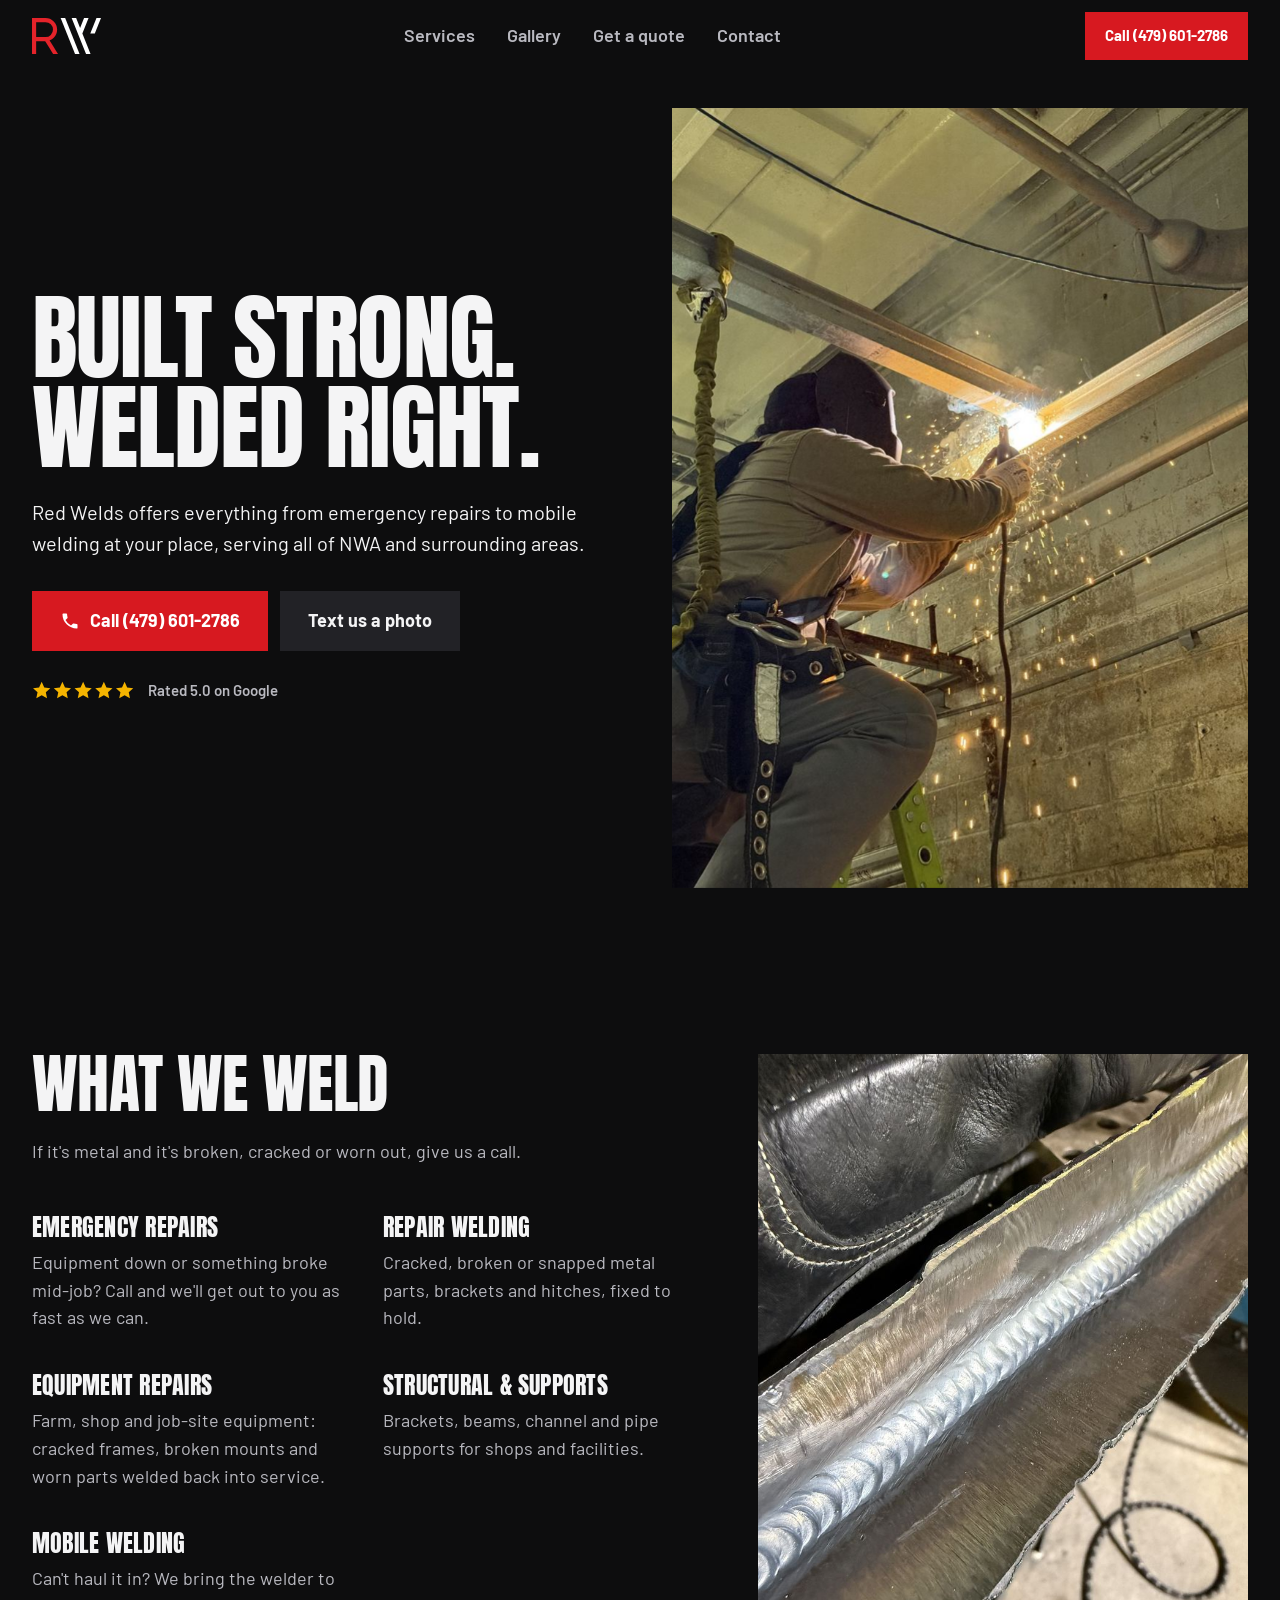
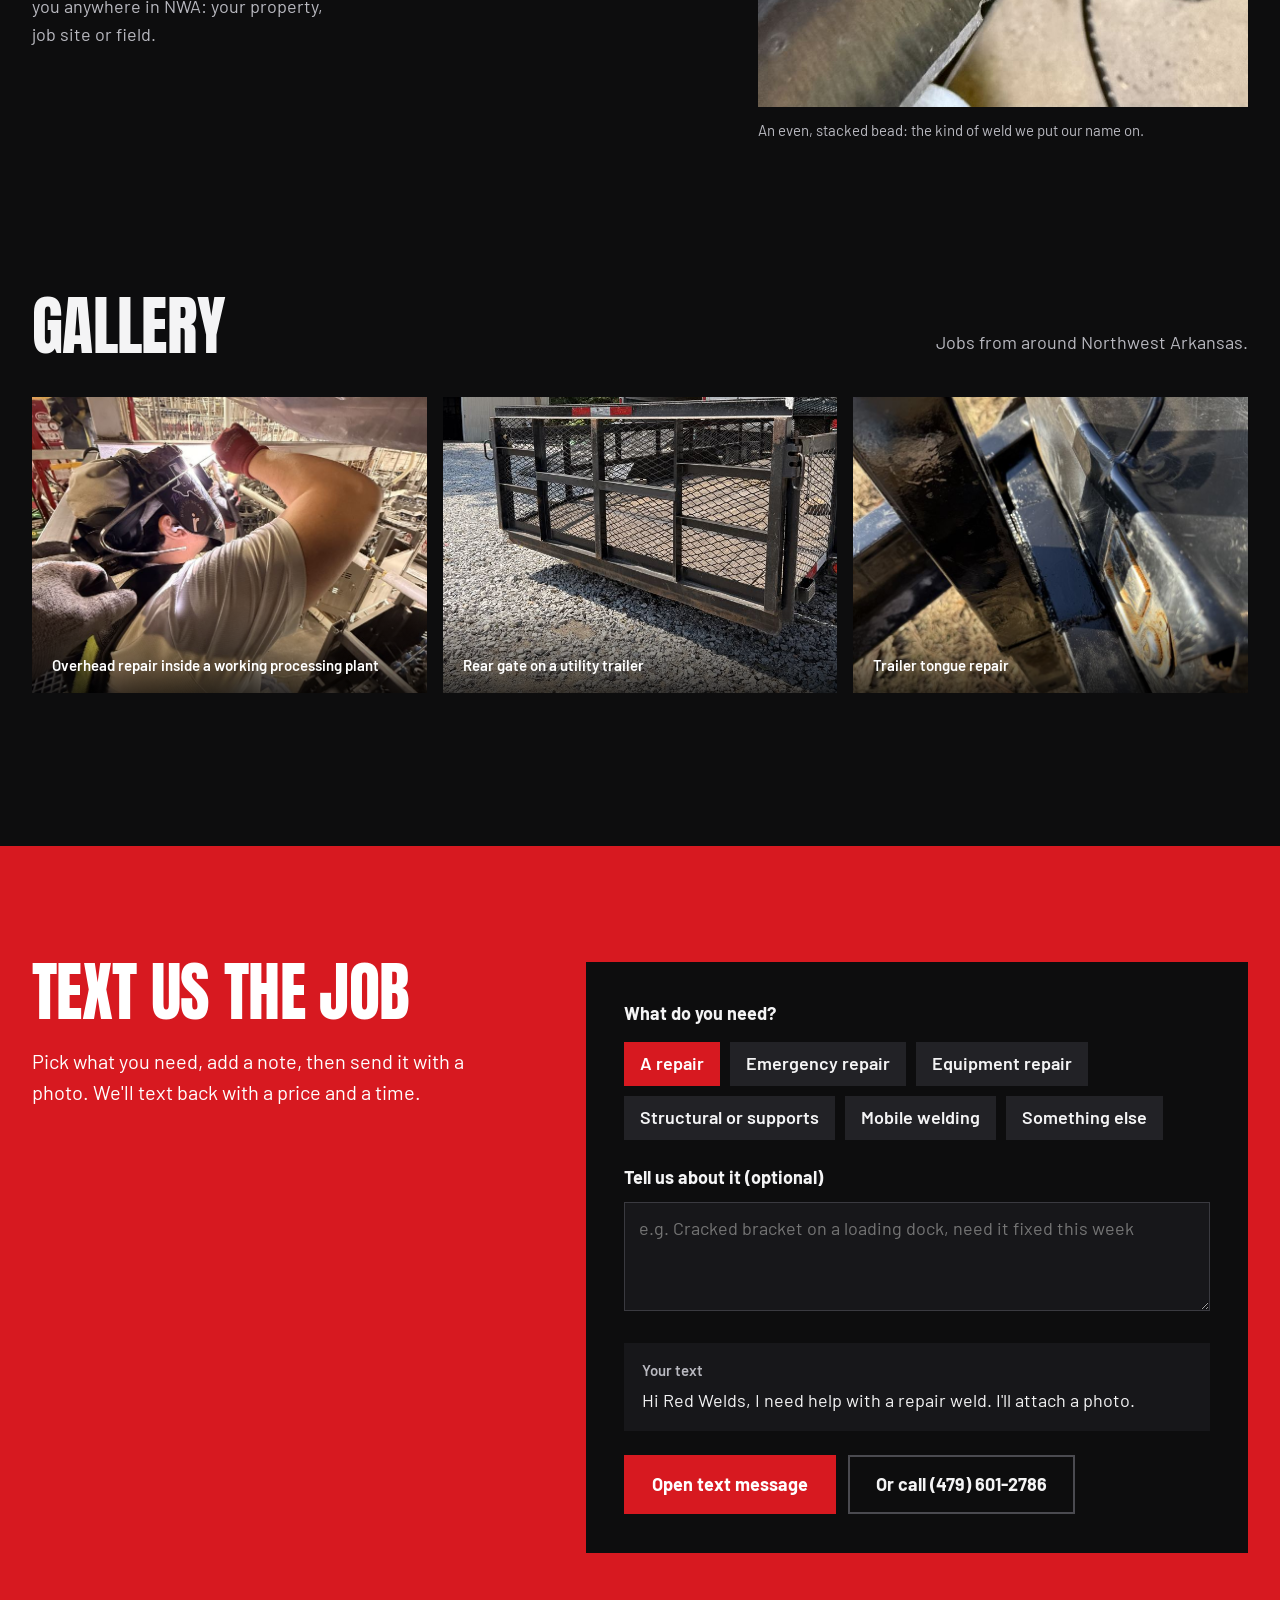
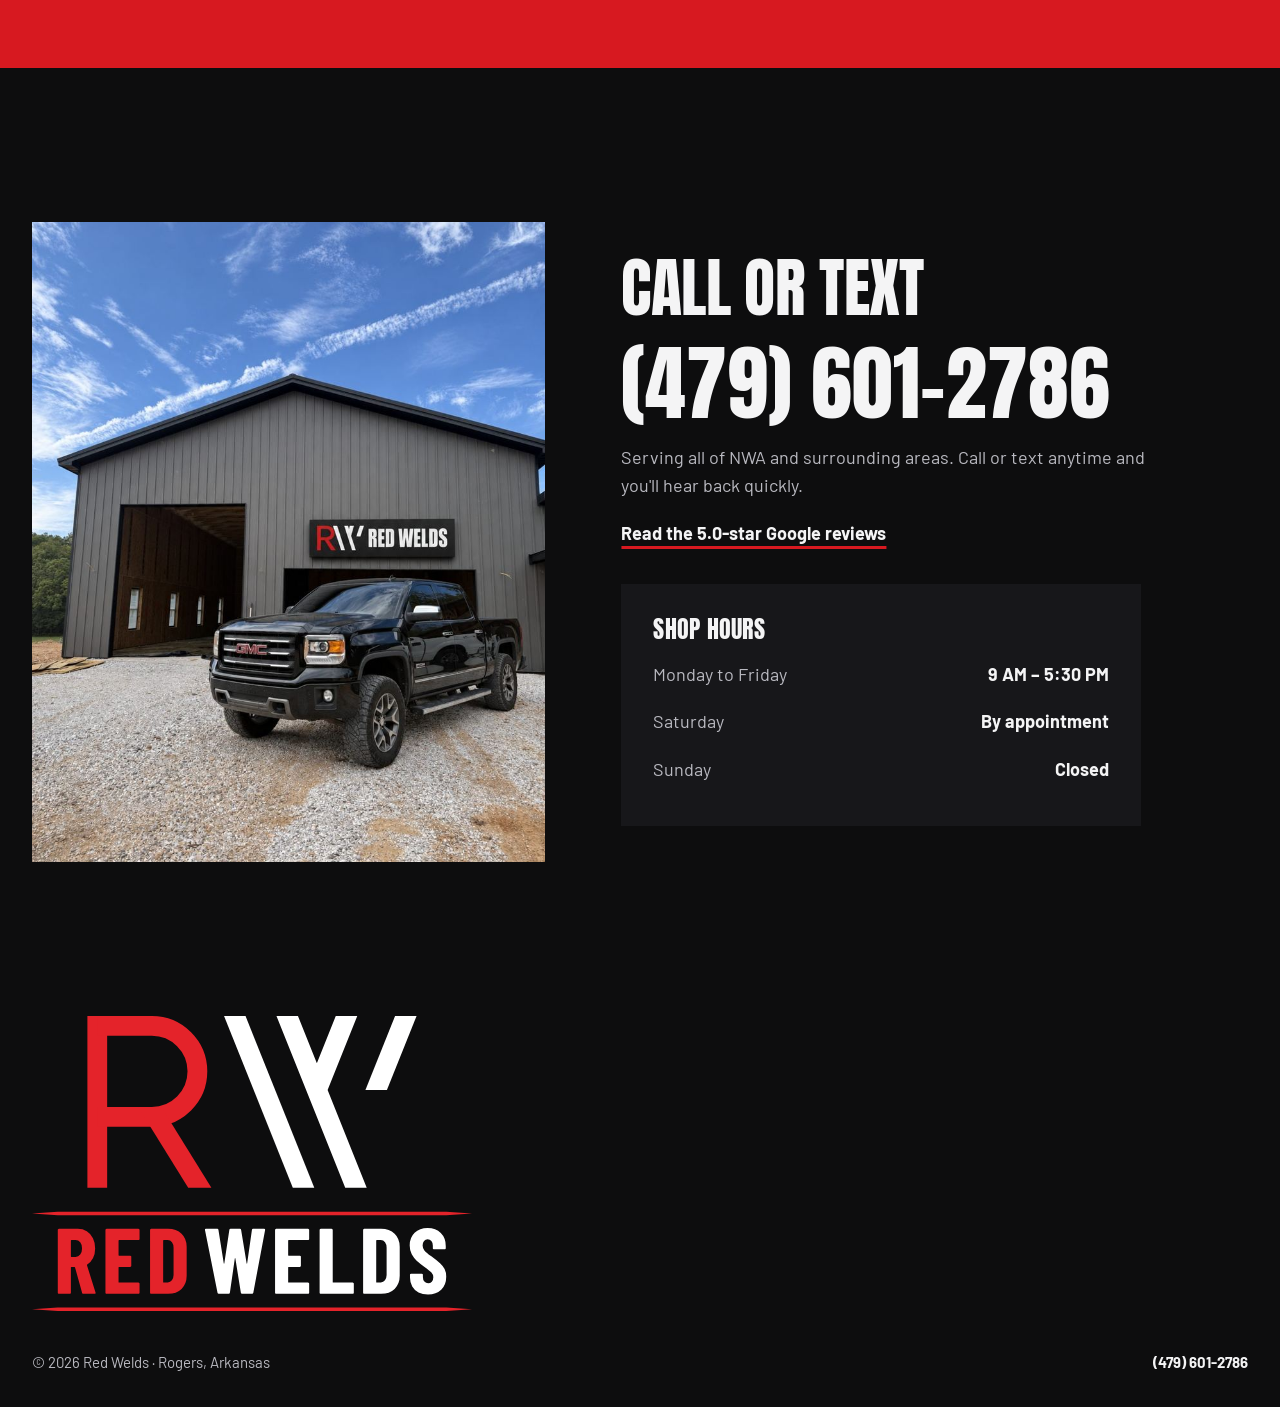
==== index.html @ 3cc9488f "Adopt new rounded Red Welds logo across site and brand files Co-Authored-By: Claude Opus 5.5 <norepl" ====
<!doctype html>
<html lang="en">
<head>
  <meta charset="utf-8">
  <meta name="viewport" content="width=device-width, initial-scale=1">
  <title>Red Welds | Welding &amp; Fabrication in Rogers, AR and NWA</title>
  <meta name="description" content="Red Welds is a welding and fabrication shop in Rogers, AR, serving all of Northwest Arkansas: emergency repairs, repair welding, equipment repairs, structural work and mobile welding. Call or text (479) 601-2786.">
  <!-- Preview only: remove this robots line when the site launches on the real domain -->
  <meta name="robots" content="noindex, nofollow">
  <meta name="theme-color" content="#0d0d0e">
  <meta property="og:title" content="Red Welds | Welding &amp; Fabrication in Rogers, AR and NWA">
  <meta property="og:description" content="Welding and fabrication in Rogers, AR, serving all of Northwest Arkansas. Call or text (479) 601-2786.">
  <meta property="og:image" content="images/overhead-sparks-1400.jpg">
  <meta property="og:type" content="website">
  <link rel="icon" href="images/favicon.svg" type="image/svg+xml">
  <link rel="icon" href="images/favicon.png" sizes="256x256">
  <link rel="apple-touch-icon" href="images/apple-touch-icon.png">
  <link rel="preconnect" href="https://fonts.googleapis.com">
  <link rel="preconnect" href="https://fonts.gstatic.com" crossorigin>
  <link href="https://fonts.googleapis.com/css2?family=Anton&family=Barlow:wght@400;500;600;700&display=swap" rel="stylesheet">
  <link rel="stylesheet" href="styles.css">
  <script>document.documentElement.classList.add('js');</script>
  <script type="application/ld+json">
  {
    "@context": "https://schema.org",
    "@type": "LocalBusiness",
    "name": "Red Welds",
    "description": "Emergency repairs, repair welding, equipment repairs, structural work and mobile welding in Rogers, AR and Northwest Arkansas.",
    "telephone": "+1-479-601-2786",
    "address": { "@type": "PostalAddress", "addressLocality": "Rogers", "addressRegion": "AR", "addressCountry": "US" },
    "areaServed": ["Rogers, AR", "Bentonville, AR", "Springdale, AR", "Fayetteville, AR", "Lowell, AR", "Bella Vista, AR", "Siloam Springs, AR", "Northwest Arkansas"],
    "image": "images/overhead-sparks-1400.jpg",
    "aggregateRating": { "@type": "AggregateRating", "ratingValue": "5.0", "reviewCount": "3" }
  }
  </script>
</head>
<body>

  <header class="site-header">
    <div class="wrap header-inner">
      <a href="#top" class="brand" aria-label="Red Welds home">
        <img src="images/logo-mark.svg" alt="Red Welds" width="766" height="400">
      </a>
      <nav class="nav" aria-label="Main">
        <a href="#services">Services</a>
        <a href="#gallery">Gallery</a>
        <a href="#quote">Get a quote</a>
        <a href="#contact">Contact</a>
      </nav>
      <a class="btn btn-red btn-sm header-call" href="tel:+14796012786">Call (479) 601-2786</a>
    </div>
  </header>

  <main id="top">

    <!-- HERO -->
    <section class="hero" id="hero">
      <div class="wrap hero-inner">
        <div class="hero-copy">
          <h1 data-reveal>Built strong. Welded right.</h1>
          <p class="lede" data-reveal>Red Welds offers everything from emergency repairs to mobile welding at your place, serving all of NWA and surrounding areas.</p>
          <div class="cta-row" data-reveal>
            <a class="btn btn-red" href="tel:+14796012786">
              <svg viewBox="0 0 24 24" aria-hidden="true"><path d="M6.6 10.8a15.1 15.1 0 0 0 6.6 6.6l2.2-2.2a1 1 0 0 1 1-.25 11.4 11.4 0 0 0 3.6.57 1 1 0 0 1 1 1V20a1 1 0 0 1-1 1A17 17 0 0 1 3 4a1 1 0 0 1 1-1h3.5a1 1 0 0 1 1 1c0 1.25.2 2.45.57 3.57a1 1 0 0 1-.25 1z"/></svg>
              Call (479) 601-2786
            </a>
            <a class="btn btn-ghost" href="#quote">Text us a photo</a>
          </div>
          <p class="rating-line" data-reveal>
            <span class="stars" role="img" aria-label="5 out of 5 stars">
              <svg viewBox="0 0 120 22" aria-hidden="true"><g fill="currentColor"><path id="s" d="M11 1l3 6.5 7 .8-5.2 4.8 1.4 7L11 16.6 4.8 20.1l1.4-7L1 8.3l7-.8z"/><use href="#s" x="24"/><use href="#s" x="48"/><use href="#s" x="72"/><use href="#s" x="96"/></g></svg>
            </span>
            Rated 5.0 on Google
          </p>
        </div>
        <figure class="hero-photo" data-reveal>
          <img src="images/overhead-sparks-1400.jpg"
               srcset="images/overhead-sparks-800.jpg 800w, images/overhead-sparks-1400.jpg 1400w"
               sizes="(max-width: 960px) 100vw, 50vw"
               alt="Welder in a harness on a ladder, stick welding a steel channel overhead with sparks falling"
               width="1400" height="1867" fetchpriority="high">
        </figure>
      </div>
    </section>

    <!-- SERVICES -->
    <section id="services" class="section services">
      <div class="wrap services-inner">
        <div class="services-copy">
          <h2 data-reveal>What we weld</h2>
          <p class="section-sub" data-reveal>If it's metal and it's broken, cracked or worn out, give us a call.</p>
          <ul class="service-list">
            <li data-reveal>
              <h3>Emergency repairs</h3>
              <p>Equipment down or something broke mid-job? Call and we'll get out to you as fast as we can.</p>
            </li>
            <li data-reveal>
              <h3>Repair welding</h3>
              <p>Cracked, broken or snapped metal parts, brackets and hitches, fixed to hold.</p>
            </li>
            <li data-reveal>
              <h3>Equipment repairs</h3>
              <p>Farm, shop and job-site equipment: cracked frames, broken mounts and worn parts welded back into service.</p>
            </li>
            <li data-reveal>
              <h3>Structural &amp; supports</h3>
              <p>Brackets, beams, channel and pipe supports for shops and facilities.</p>
            </li>
            <li data-reveal>
              <h3>Mobile welding</h3>
              <p>Can't haul it in? We bring the welder to you anywhere in NWA: your property, job site or field.</p>
            </li>
          </ul>
        </div>
        <figure class="services-photo" data-reveal>
          <img src="images/weld-bead-1400.jpg"
               srcset="images/weld-bead-800.jpg 800w, images/weld-bead-1400.jpg 1400w"
               sizes="(max-width: 960px) 100vw, 40vw"
               alt="Close-up of a smooth, evenly stacked weld bead along a steel joint"
               width="1400" height="1867" loading="lazy">
          <figcaption>An even, stacked bead: the kind of weld we put our name on.</figcaption>
        </figure>
      </div>
    </section>

    <!-- GALLERY: to add a photo, copy one <figure> block below and change the image and caption -->
    <section id="gallery" class="section gallery">
      <div class="wrap">
        <div class="gallery-head">
          <h2 data-reveal>Gallery</h2>
          <p class="section-sub" data-reveal>Jobs from around Northwest Arkansas.</p>
        </div>
        <div class="gallery-grid">
          <figure data-reveal>
            <img src="images/plant-welding-1400.jpg"
                 srcset="images/plant-welding-800.jpg 800w, images/plant-welding-1400.jpg 1400w"
                 sizes="(max-width: 960px) 100vw, 50vw"
                 alt="Welder in a harness welding the underside of a stainless structure inside a processing plant"
                 width="1400" height="1867" loading="lazy">
            <figcaption>Overhead repair inside a working processing plant</figcaption>
          </figure>
          <figure data-reveal>
            <img src="images/trailer-gate-1400.jpg"
                 srcset="images/trailer-gate-800.jpg 800w, images/trailer-gate-1400.jpg 1400w"
                 sizes="(max-width: 960px) 100vw, 50vw"
                 alt="Black steel rear gate with expanded-metal mesh on a utility trailer"
                 width="1400" height="933" loading="lazy">
            <figcaption>Rear gate on a utility trailer</figcaption>
          </figure>
          <figure data-reveal>
            <img src="images/trailer-repair-1400.jpg"
                 srcset="images/trailer-repair-800.jpg 800w, images/trailer-repair-1400.jpg 1400w"
                 sizes="(max-width: 960px) 100vw, 50vw"
                 alt="Freshly welded bracket on a trailer tongue next to a toolbox"
                 width="1400" height="1867" loading="lazy">
            <figcaption>Trailer tongue repair</figcaption>
          </figure>
        </div>
      </div>
    </section>


    <!-- QUOTE (live thing) -->
    <section id="quote" class="section quote">
      <div class="wrap quote-inner">
        <div class="quote-copy">
          <h2 data-reveal>Text us the job</h2>
          <p class="quote-sub" data-reveal>Pick what you need, add a note, then send it with a photo. We'll text back with a price and a time.</p>
        </div>
        <form class="quote-form" id="quote-form" action="sms:+14796012786" data-reveal>
          <fieldset>
            <legend>What do you need?</legend>
            <div class="chips">
              <label><input type="radio" name="job" value="a repair weld" checked><span>A repair</span></label>
              <label><input type="radio" name="job" value="an emergency repair"><span>Emergency repair</span></label>
              <label><input type="radio" name="job" value="an equipment repair"><span>Equipment repair</span></label>
              <label><input type="radio" name="job" value="structural or support work"><span>Structural or supports</span></label>
              <label><input type="radio" name="job" value="mobile welding at my place"><span>Mobile welding</span></label>
              <label><input type="radio" name="job" value="something else"><span>Something else</span></label>
            </div>
          </fieldset>
          <label class="field">
            <span>Tell us about it (optional)</span>
            <textarea name="note" rows="3" placeholder="e.g. Cracked bracket on a loading dock, need it fixed this week"></textarea>
          </label>
          <div class="preview" aria-live="polite">
            <span class="preview-label">Your text</span>
            <p id="preview-text">Hi Red Welds, I need help with a repair weld. I'll attach a photo.</p>
          </div>
          <div class="quote-actions">
            <a class="btn btn-ink" id="sms-link" href="sms:+14796012786">Open text message</a>
            <a class="btn btn-outline-light" href="tel:+14796012786">Or call (479) 601-2786</a>
          </div>
        </form>
      </div>
    </section>

    <!-- CONTACT -->
    <section id="contact" class="section contact">
      <div class="wrap contact-inner">
        <figure class="contact-photo" data-reveal>
          <img src="images/shop.jpg"
               srcset="images/shop-800.jpg 800w, images/shop.jpg 1086w"
               sizes="(max-width: 960px) 100vw, 45vw"
               alt="The Red Welds shop, a dark steel building with the Red Welds sign above the garage door"
               width="1086" height="1448" loading="lazy">
        </figure>
        <div class="contact-copy">
          <h2 data-reveal>Call or text</h2>
          <a class="phone-big" href="tel:+14796012786" data-reveal>(479) 601-2786</a>
          <p class="section-sub" data-reveal>Serving all of NWA and surrounding areas. Call or text anytime and you'll hear back quickly.</p>
          <a class="text-link" href="https://www.google.com/search?q=Red+Welds+welder+(479)+601-2786" target="_blank" rel="noopener" data-reveal>Read the 5.0-star Google reviews</a>
          <div class="hours" data-reveal>
            <h3>Shop hours</h3>
            <dl>
              <div><dt>Monday to Friday</dt><dd>9 AM – 5:30 PM</dd></div>
              <div><dt>Saturday</dt><dd>By appointment</dd></div>
              <div><dt>Sunday</dt><dd>Closed</dd></div>
            </dl>
          </div>
        </div>
      </div>
    </section>

  </main>

  <footer class="site-footer">
    <div class="wrap">
      <img class="footer-logo" src="images/logo-full.svg" alt="Red Welds" width="1024" height="687" loading="lazy">
      <div class="footer-row">
        <p>&copy; <span id="year">2026</span> Red Welds · Rogers, Arkansas</p>
        <a href="tel:+14796012786">(479) 601-2786</a>
      </div>
    </div>
  </footer>

  <!-- Mobile action bar (shows after the hero scrolls away) -->
  <div class="mobile-bar" id="mobile-bar">
    <a href="tel:+14796012786" class="btn btn-red">Call</a>
    <a href="#quote" class="btn btn-ghost">Text a photo</a>
  </div>

  <script src="script.js" defer></script>
</body>
</html>
---- styles.css ----
:root {
  --bg: #0d0d0e;
  --surface: #17171a;
  --surface-2: #222226;
  --ink: #f4f4f5;
  --muted: #b9b9c0;
  --red: #d71920;          /* white text on this = 5.2:1 */
  --red-press: #b5141a;
  --star: #f5b400;
  --on-red: #ffffff;
  --display: "Anton", "Impact", "Arial Narrow", sans-serif;
  --body: "Barlow", system-ui, -apple-system, "Segoe UI", Roboto, sans-serif;

  /* five sizes */
  --fs-display: clamp(3.25rem, 7.4vw, 7rem);
  --fs-h2: clamp(2.5rem, 5vw, 4.5rem);
  --fs-h3: 1.5rem;
  --fs-body: 1.125rem;
  --fs-small: 0.9375rem;

  --gap-section: clamp(96px, 12vw, 176px);
  --ease-out: cubic-bezier(.2, .7, .2, 1);
}

* { box-sizing: border-box; }
html { scroll-behavior: smooth; scroll-padding-top: 76px; }
body {
  margin: 0;
  background: var(--bg);
  color: var(--ink);
  font-family: var(--body);
  font-size: var(--fs-body);
  line-height: 1.55;
  -webkit-font-smoothing: antialiased;
}
img { max-width: 100%; height: auto; display: block; }
a { color: inherit; }
figure { margin: 0; }
:focus-visible { outline: 3px solid var(--ink); outline-offset: 3px; }

.wrap { width: 100%; max-width: 1280px; margin: 0 auto; padding: 0 clamp(16px, 3vw, 32px); }

h1, h2, h3 {
  font-family: var(--display);
  font-weight: 400;
  text-transform: uppercase;
  line-height: 0.95;
  letter-spacing: -0.01em;
  margin: 0 0 24px;
}
h1 { font-size: var(--fs-display); }
h2 { font-size: var(--fs-h2); }
h3 { font-size: var(--fs-h3); line-height: 1.1; letter-spacing: 0.01em; margin-bottom: 8px; }
p { margin: 0 0 16px; }
.section-sub { color: var(--muted); max-width: 36em; }

/* Buttons: square-cornered, flat */
.btn {
  display: inline-flex; align-items: center; justify-content: center; gap: 10px;
  min-height: 52px; padding: 14px 26px; border-radius: 0;
  font-family: var(--body); font-weight: 700; font-size: var(--fs-body);
  text-decoration: none; border: 2px solid transparent; cursor: pointer;
  transition: background-color .15s, color .15s, border-color .15s, transform .12s var(--ease-out);
}
.btn svg { width: 20px; height: 20px; fill: currentColor; }
.btn:hover { transform: translateY(-2px); }
.btn:active { transform: translateY(1px) scale(.98); }
.btn-red { background: var(--red); color: var(--on-red); }
.btn-red:hover { background: var(--red-press); }
.btn-ghost { background: var(--surface-2); color: var(--ink); }
.btn-ghost:hover { background: #2e2e33; }
.btn-ink { background: var(--bg); color: var(--ink); }
.btn-ink:hover { background: #000; }
.btn-outline-light { border-color: rgba(255,255,255,.7); color: var(--on-red); }
.btn-outline-light:hover { background: rgba(0,0,0,.15); border-color: #fff; }
.btn-sm { min-height: 44px; padding: 10px 18px; font-size: var(--fs-small); }
.cta-row { display: flex; flex-wrap: wrap; gap: 12px; margin: 32px 0 28px; }

.text-link {
  display: inline-block; font-weight: 700; color: var(--ink);
  text-decoration: underline; text-decoration-color: var(--red);
  text-decoration-thickness: 3px; text-underline-offset: 6px;
  transition: text-underline-offset .15s;
}
.text-link:hover { text-underline-offset: 9px; }

/* Header: plain bar */
.site-header { position: sticky; top: 0; z-index: 50; background: var(--bg); }
.header-inner { display: flex; align-items: center; justify-content: space-between; height: 72px; gap: 24px; }
.brand img { height: 36px; width: auto; }
.nav { display: flex; gap: 32px; }
.nav a { text-decoration: none; font-weight: 600; font-size: var(--fs-body); color: var(--muted); transition: color .15s; }
.nav a:hover { color: var(--ink); }

/* Hero */
.hero { padding: 24px 0 0; }
.hero-inner {
  display: grid; grid-template-columns: 1fr 1fr; gap: clamp(32px, 5vw, 72px);
  align-items: center; min-height: calc(100svh - 96px);
}
.hero h1 { max-width: 7.5em; }
.lede { font-size: 1.25rem; max-width: 30em; }
.hero-photo { height: calc(100svh - 120px); min-height: 520px; max-height: 900px; overflow: hidden; background: var(--surface); }
.hero-photo img { width: 100%; height: 100%; object-fit: cover; object-position: 50% 40%; }
.js .hero-photo img { animation: drift 18s var(--ease-out) both; }
@keyframes drift { from { transform: scale(1.12); } to { transform: scale(1); } }
.rating-line { display: flex; align-items: center; gap: 12px; color: var(--muted); font-size: var(--fs-small); font-weight: 600; margin: 0; }
.stars { color: var(--star); display: inline-flex; }
.stars svg { width: 104px; height: 19px; }

/* Sections */
.section { padding-top: var(--gap-section); }

/* Services: list beside a tall photo */
.services-inner { display: grid; grid-template-columns: 1.35fr 1fr; gap: clamp(32px, 5vw, 80px); align-items: start; }
.service-list { list-style: none; padding: 0; margin: 48px 0 0; display: grid; grid-template-columns: 1fr 1fr; gap: 40px; }
.service-list p { color: var(--muted); margin: 0; }
.services-photo { position: sticky; top: 100px; }
.services-photo img { aspect-ratio: 3 / 4; object-fit: cover; width: 100%; }
figcaption { font-size: var(--fs-small); color: var(--muted); margin-top: 12px; }

/* Work: mosaic */
.gallery-head { display: flex; justify-content: space-between; align-items: end; gap: 24px; flex-wrap: wrap; margin-bottom: 40px; }
.gallery-head h2 { margin: 0; }
.gallery-head .section-sub { margin: 0; }
/* Takes any number of photos: rows of three on desktop, two on tablet, one on phones */
.gallery-grid { display: grid; grid-template-columns: repeat(3, minmax(0, 1fr)); gap: 16px; }
.gallery-grid figure { aspect-ratio: 4 / 3; }
.gallery-grid figure { overflow: hidden; position: relative; background: var(--surface); }
.gallery-grid img { width: 100%; height: 100%; object-fit: cover; transition: transform .6s var(--ease-out); }
.gallery-grid figure:hover img { transform: scale(1.04); }
.gallery-grid figcaption {
  position: absolute; left: 0; right: 0; bottom: 0; margin: 0;
  padding: 48px 20px 16px; color: #fff; font-weight: 600;
  background: linear-gradient(to top, rgba(0,0,0,.75), rgba(0,0,0,0)); /* taste-skill-ignore: neutral scrim under caption */
}


/* Quote: field of red */
.quote { margin-top: var(--gap-section); padding: clamp(64px, 9vw, 128px) 0; background: var(--red); color: var(--on-red); }
.quote-inner { display: grid; grid-template-columns: 0.85fr 1.15fr; gap: clamp(32px, 5vw, 80px); align-items: start; }
.quote-sub { font-size: 1.25rem; max-width: 22em; }
.quote-form { background: var(--bg); color: var(--ink); padding: clamp(24px, 3vw, 40px); }
.quote-form fieldset { border: 0; padding: 0; margin: 0 0 24px; }
.quote-form legend { font-weight: 700; margin-bottom: 14px; padding: 0; }
.chips { display: flex; flex-wrap: wrap; gap: 10px; }
.chips label { position: relative; cursor: pointer; }
.chips input { position: absolute; opacity: 0; inset: 0; margin: 0; cursor: pointer; }
.chips span {
  display: inline-flex; align-items: center; min-height: 44px; padding: 8px 16px;
  background: var(--surface-2); font-weight: 600;
  transition: background-color .15s, color .15s, transform .12s var(--ease-out);
}
.chips label:hover span { background: #2e2e33; }
.chips input:checked + span { background: var(--red); color: var(--on-red); }
.chips input:focus-visible + span { outline: 3px solid var(--ink); outline-offset: 2px; }
.chips label:active span { transform: scale(.97); }
.field { display: block; margin-bottom: 24px; }
.field span { display: block; font-weight: 700; margin-bottom: 10px; }
.field textarea {
  width: 100%; font: inherit; color: var(--ink); background: var(--surface);
  border: 1px solid #3a3a40; border-radius: 0; padding: 12px 14px; resize: vertical;
}
.field textarea:focus { outline: 3px solid var(--ink); outline-offset: 0; border-color: transparent; }
.preview { background: var(--surface); padding: 16px 18px; margin-bottom: 24px; }
.preview-label { display: block; font-size: var(--fs-small); color: var(--muted); font-weight: 600; margin-bottom: 4px; }
.preview p { margin: 0; }
.quote-actions { display: flex; flex-wrap: wrap; gap: 12px; }
.quote-actions .btn-ink { background: var(--red); color: var(--on-red); }
.quote-actions .btn-ink:hover { background: var(--red-press); }
.quote-actions .btn-outline-light { border-color: #4a4a50; color: var(--ink); }
.quote-actions .btn-outline-light:hover { border-color: var(--ink); background: transparent; }

/* Contact */
.contact-inner { display: grid; grid-template-columns: 0.9fr 1.1fr; gap: clamp(32px, 6vw, 96px); align-items: center; }
.contact-photo img { aspect-ratio: 4 / 5; object-fit: cover; object-position: 50% 60%; width: 100%; }
.contact-copy .phone-big { font-size: clamp(3rem, 6.4vw, 6rem); }
.contact-copy .section-sub { max-width: 30em; }
.contact-copy .text-link { margin: 4px 0 36px; }
.contact-copy .hours { max-width: 520px; }
.phone-big {
  display: block; font-family: var(--display); font-size: var(--fs-display); line-height: 1;
  text-decoration: none; margin: 0 0 20px; transition: color .15s;
}
.phone-big:hover { color: var(--red); }
.hours { background: var(--surface); padding: 32px; }
.hours dl { margin: 0; }
.hours dl div { display: flex; justify-content: space-between; gap: 16px; padding: 10px 0; }
.hours dt { color: var(--muted); }
.hours dd { margin: 0; font-weight: 700; text-align: right; }
.hours .note { margin: 16px 0 0; font-size: var(--fs-small); color: var(--muted); }

/* Footer: the full logo returns */
.site-footer { padding: clamp(150px, 12vw, 176px) 0 32px; }
.footer-logo { width: clamp(240px, 36vw, 440px); height: auto; margin: 0 0 40px; }
.footer-row { display: flex; justify-content: space-between; gap: 16px; flex-wrap: wrap; color: var(--muted); font-size: var(--fs-small); }
.footer-row p { margin: 0; }
.footer-row a { color: var(--ink); font-weight: 700; text-decoration: none; }

.mobile-bar { display: none; }

/* Reveal motion: only when JS is running; content is visible without it */
.js [data-reveal] {
  opacity: 0; transform: translateY(24px);
  transition: opacity .7s var(--ease-out), transform .7s var(--ease-out);
  transition-delay: var(--d, 0ms);
}
.js [data-reveal].in { opacity: 1; transform: none; }

/* Responsive */
@media (max-width: 960px) {
  .nav { display: none; }
  .hero-inner, .services-inner, .quote-inner, .contact-inner { grid-template-columns: 1fr; }
  .hero-inner { min-height: 0; }
  .hero-photo { height: auto; min-height: 0; aspect-ratio: 4 / 5; max-height: 80svh; }
  .services-photo { position: static; }
  .services-photo img { aspect-ratio: 16 / 10; object-position: 50% 55%; }
  .gallery-grid { grid-template-columns: repeat(2, minmax(0, 1fr)); }
}
@media (max-width: 640px) {
  :root { --fs-body: 1.0625rem; }
  .header-call { display: none; }
  .header-inner { height: 64px; justify-content: center; }
  .brand img { height: 30px; }
  .hero { padding-top: 16px; }
  .lede { font-size: 1.125rem; }
  .cta-row .btn, .quote-actions .btn { flex: 1 1 100%; }
  .service-list { grid-template-columns: 1fr; gap: 28px; margin-top: 32px; }
  .gallery-grid { grid-template-columns: 1fr; }
  .gallery-grid figure:first-child { aspect-ratio: 4 / 5; }
  .hours { padding: 24px; }
  .phone-big { font-size: clamp(2.75rem, 13vw, 4rem); }
  body { padding-bottom: 80px; }
  .mobile-bar {
    display: flex; gap: 10px; position: fixed; left: 0; right: 0; bottom: 0; z-index: 60;
    padding: 10px 16px calc(10px + env(safe-area-inset-bottom));
    background: var(--bg);
    transform: translateY(110%); transition: transform .3s var(--ease-out);
  }
  .mobile-bar.show { transform: none; }
  .mobile-bar .btn { flex: 1; }
}

@media (prefers-reduced-motion: reduce) {
  html { scroll-behavior: auto; }
  .js [data-reveal] { opacity: 1; transform: none; transition: none; }
  .js .hero-photo img { animation: none; }
  .btn, .chips span, .gallery-grid img, .mobile-bar { transition: none; }
}
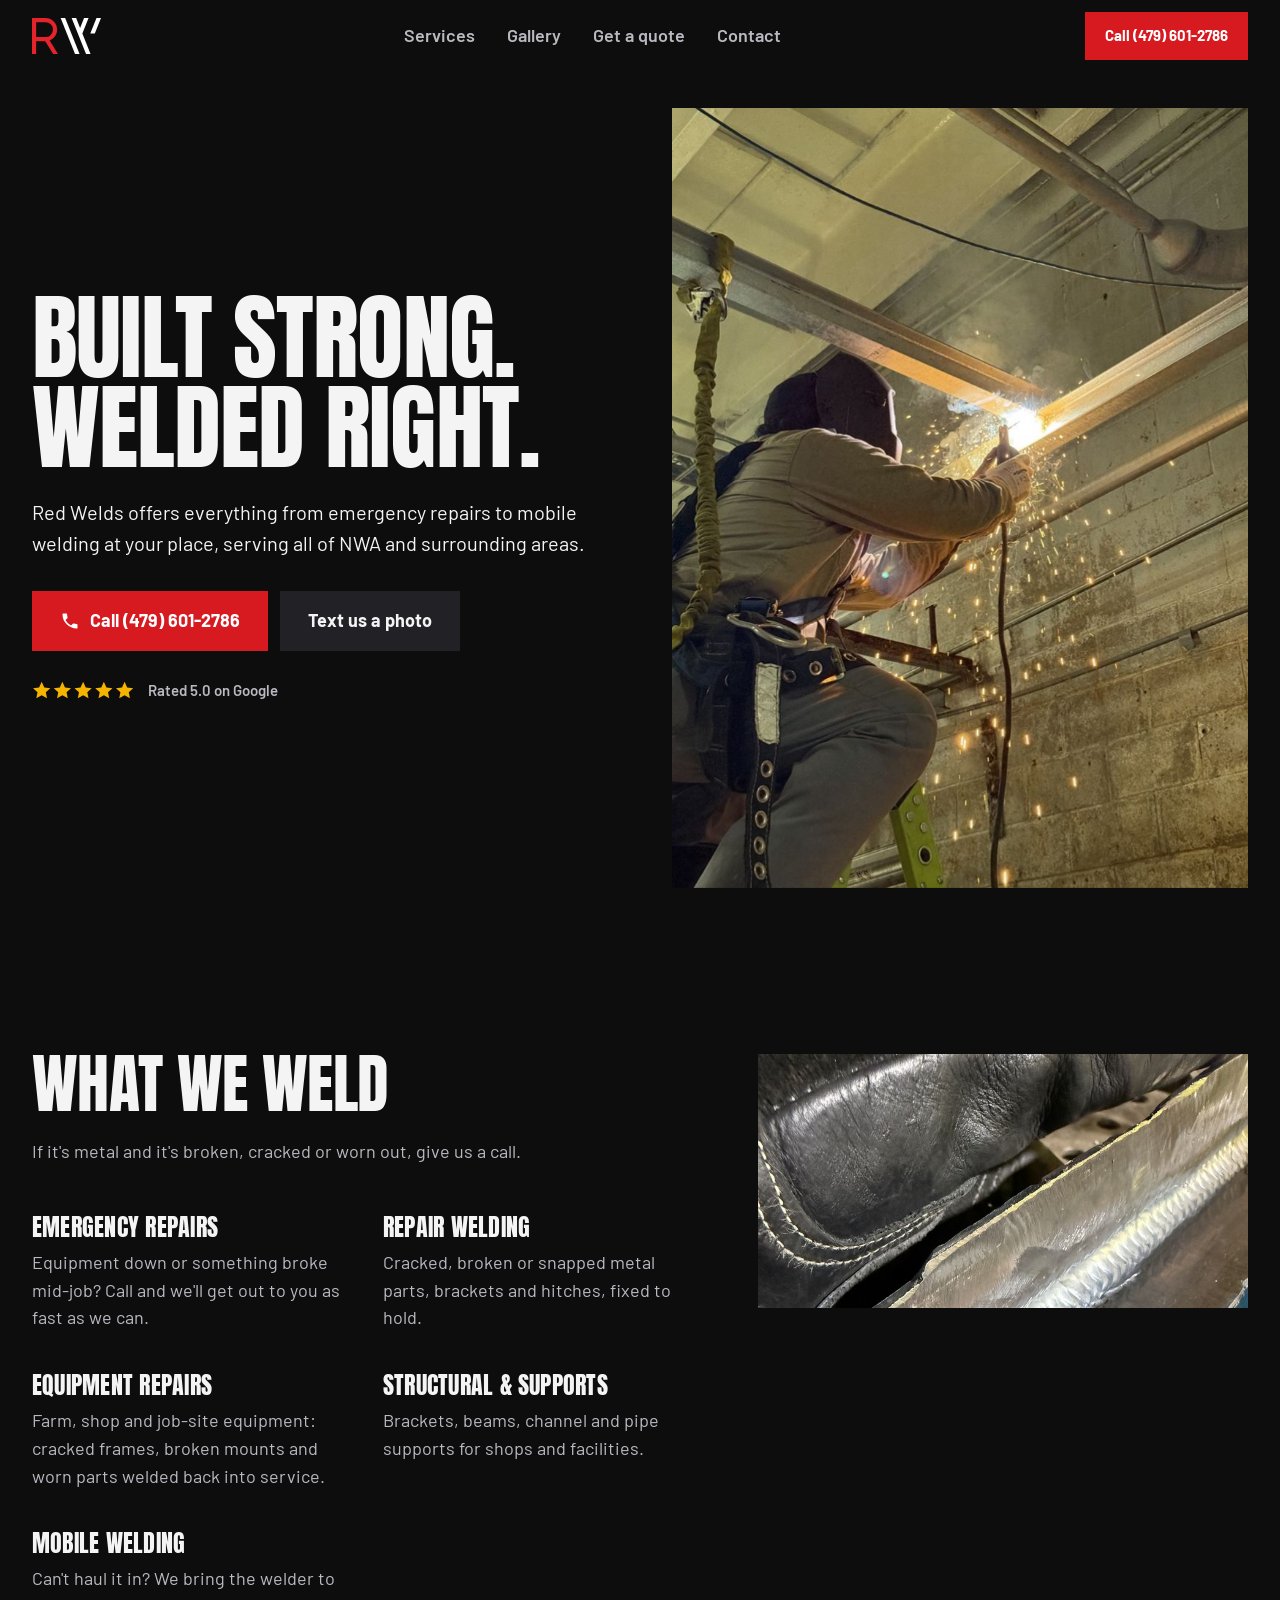
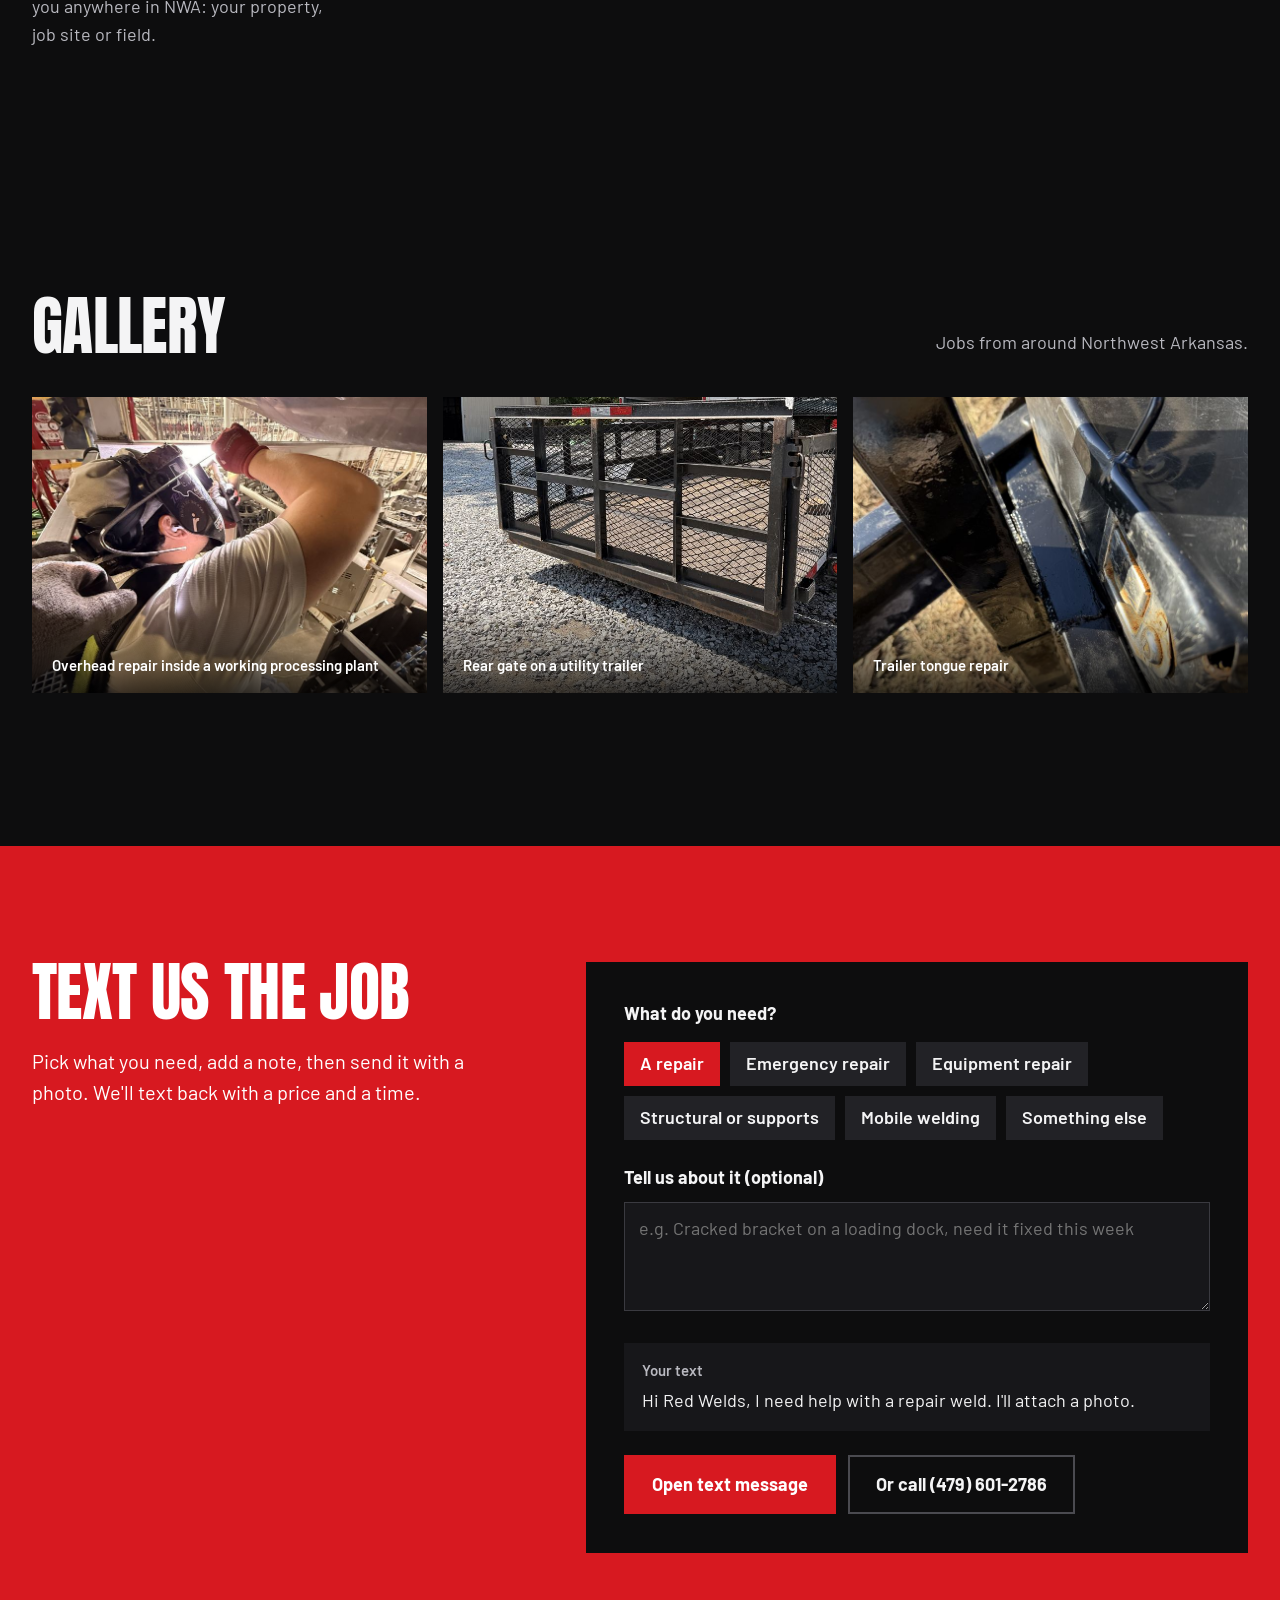
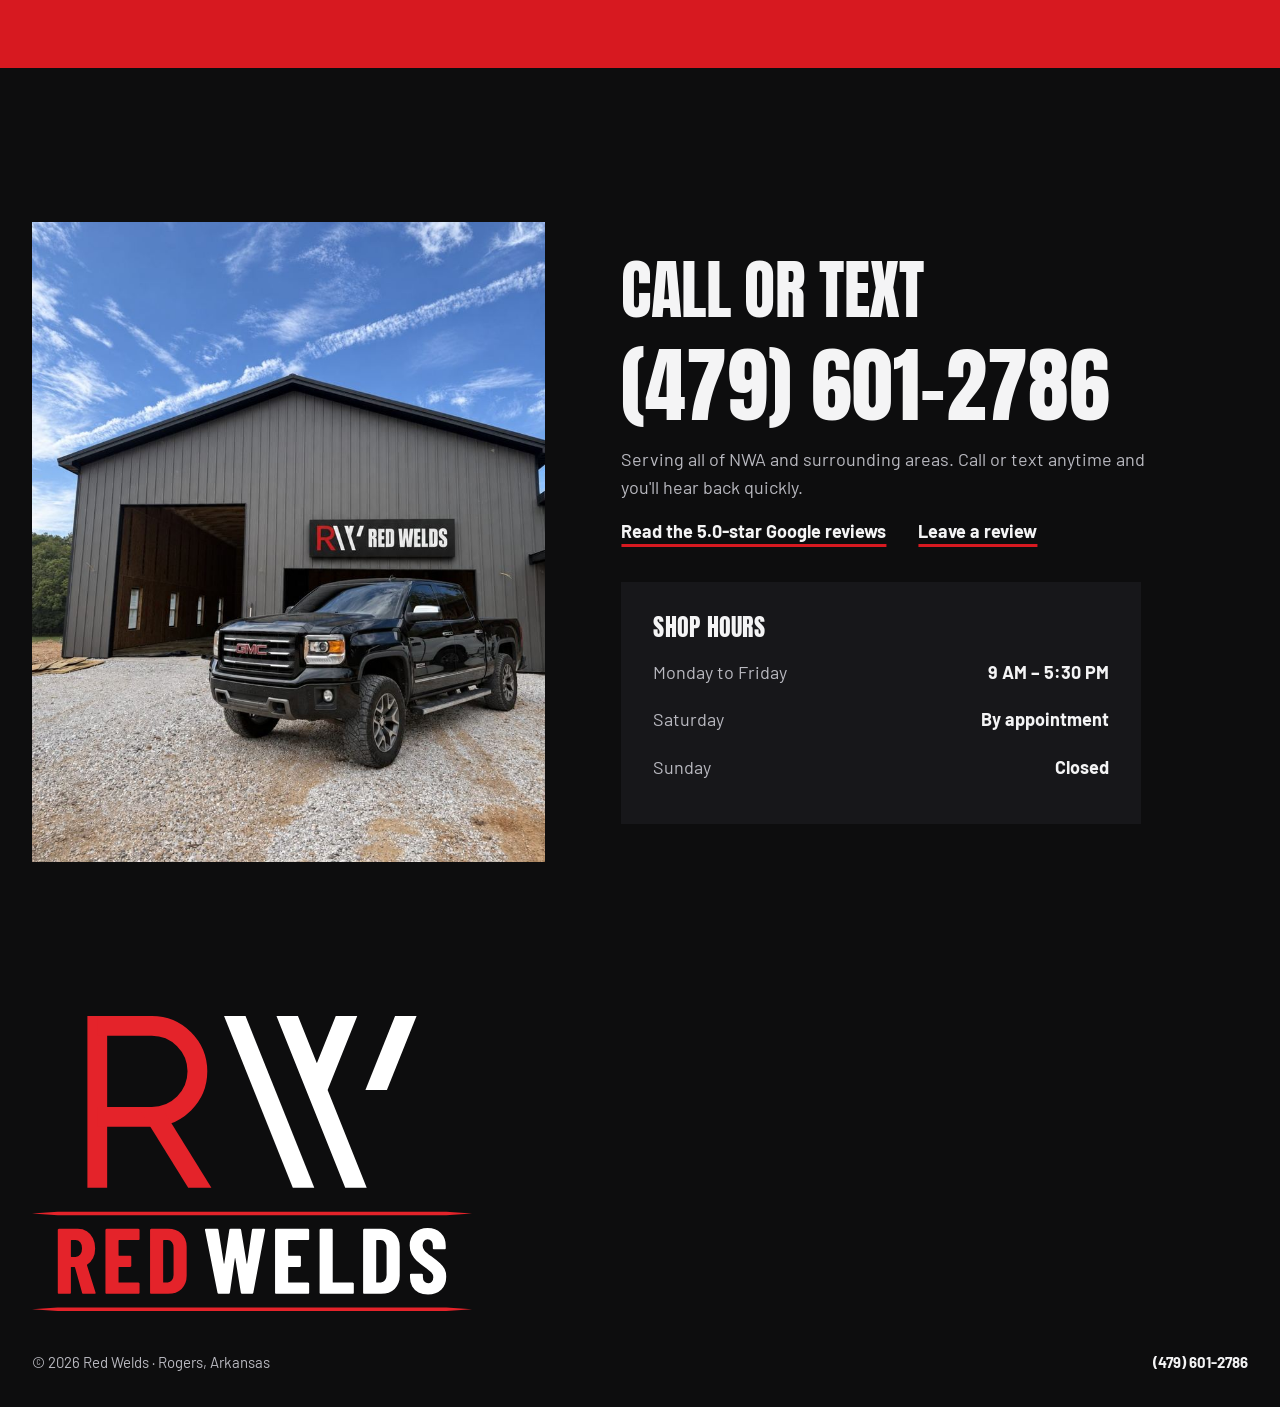
==== commit 8779f7c7: "Add Leave a review link to contact section Co-Authored-By: Claude Opus 5.5 <noreply@anthropic.com> C" ====
--- a/index.html
+++ b/index.html
@@ -5,13 +5,17 @@
   <meta name="viewport" content="width=device-width, initial-scale=1">
   <title>Red Welds | Welding &amp; Fabrication in Rogers, AR and NWA</title>
   <meta name="description" content="Red Welds is a welding and fabrication shop in Rogers, AR, serving all of Northwest Arkansas: emergency repairs, repair welding, equipment repairs, structural work and mobile welding. Call or text (479) 601-2786.">
-  <!-- Preview only: remove this robots line when the site launches on the real domain -->
-  <meta name="robots" content="noindex, nofollow">
   <meta name="theme-color" content="#0d0d0e">
   <meta property="og:title" content="Red Welds | Welding &amp; Fabrication in Rogers, AR and NWA">
   <meta property="og:description" content="Welding and fabrication in Rogers, AR, serving all of Northwest Arkansas. Call or text (479) 601-2786.">
-  <meta property="og:image" content="images/overhead-sparks-1400.jpg">
+  <meta property="og:image" content="https://redweldsnwa.com/images/share-card.jpg">
+  <meta property="og:image:width" content="1200">
+  <meta property="og:image:height" content="630">
+  <meta property="og:image:alt" content="Red Welds logo and phone number next to a welder at work">
+  <meta name="twitter:card" content="summary_large_image">
+  <meta property="og:url" content="https://redweldsnwa.com/">
   <meta property="og:type" content="website">
+  <link rel="canonical" href="https://redweldsnwa.com/">
   <link rel="icon" href="images/favicon.svg" type="image/svg+xml">
   <link rel="icon" href="images/favicon.png" sizes="256x256">
   <link rel="apple-touch-icon" href="images/apple-touch-icon.png">
@@ -29,7 +33,8 @@
     "telephone": "+1-479-601-2786",
     "address": { "@type": "PostalAddress", "addressLocality": "Rogers", "addressRegion": "AR", "addressCountry": "US" },
     "areaServed": ["Rogers, AR", "Bentonville, AR", "Springdale, AR", "Fayetteville, AR", "Lowell, AR", "Bella Vista, AR", "Siloam Springs, AR", "Northwest Arkansas"],
-    "image": "images/overhead-sparks-1400.jpg",
+    "image": "https://redweldsnwa.com/images/overhead-sparks-1400.jpg",
+    "url": "https://redweldsnwa.com/",
     "aggregateRating": { "@type": "AggregateRating", "ratingValue": "5.0", "reviewCount": "3" }
   }
   </script>
@@ -66,12 +71,12 @@
             </a>
             <a class="btn btn-ghost" href="#quote">Text us a photo</a>
           </div>
-          <p class="rating-line" data-reveal>
+          <a class="rating-line" href="https://share.google/YCTrJHzvU2zLjj7Qu" target="_blank" rel="noopener" data-reveal>
             <span class="stars" role="img" aria-label="5 out of 5 stars">
               <svg viewBox="0 0 120 22" aria-hidden="true"><g fill="currentColor"><path id="s" d="M11 1l3 6.5 7 .8-5.2 4.8 1.4 7L11 16.6 4.8 20.1l1.4-7L1 8.3l7-.8z"/><use href="#s" x="24"/><use href="#s" x="48"/><use href="#s" x="72"/><use href="#s" x="96"/></g></svg>
             </span>
             Rated 5.0 on Google
-          </p>
+          </a>
         </div>
         <figure class="hero-photo" data-reveal>
           <img src="images/overhead-sparks-1400.jpg"
@@ -209,7 +214,11 @@
           <h2 data-reveal>Call or text</h2>
           <a class="phone-big" href="tel:+14796012786" data-reveal>(479) 601-2786</a>
           <p class="section-sub" data-reveal>Serving all of NWA and surrounding areas. Call or text anytime and you'll hear back quickly.</p>
-          <a class="text-link" href="https://www.google.com/search?q=Red+Welds+welder+(479)+601-2786" target="_blank" rel="noopener" data-reveal>Read the 5.0-star Google reviews</a>
+          <div class="review-links" data-reveal>
+            <a class="text-link" href="https://share.google/YCTrJHzvU2zLjj7Qu" target="_blank" rel="noopener">Read the 5.0-star Google reviews</a>
+            <!-- Swap this href for the direct "write a review" link from his Google Business Profile -->
+            <a class="text-link" id="review-link" href="https://share.google/YCTrJHzvU2zLjj7Qu" target="_blank" rel="noopener">Leave a review</a>
+          </div>
           <div class="hours" data-reveal>
             <h3>Shop hours</h3>
             <dl>
--- a/styles.css
+++ b/styles.css
@@ -104,7 +104,8 @@
 .hero-photo img { width: 100%; height: 100%; object-fit: cover; object-position: 50% 40%; }
 .js .hero-photo img { animation: drift 18s var(--ease-out) both; }
 @keyframes drift { from { transform: scale(1.12); } to { transform: scale(1); } }
-.rating-line { display: flex; align-items: center; gap: 12px; color: var(--muted); font-size: var(--fs-small); font-weight: 600; margin: 0; }
+.rating-line { display: flex; width: fit-content; align-items: center; gap: 12px; color: var(--muted); font-size: var(--fs-small); font-weight: 600; margin: 0; text-decoration: none; transition: color .15s; }
+.rating-line:hover { color: var(--ink); text-decoration: underline; text-underline-offset: 4px; }
 .stars { color: var(--star); display: inline-flex; }
 .stars svg { width: 104px; height: 19px; }
 
@@ -176,7 +177,7 @@
 .contact-photo img { aspect-ratio: 4 / 5; object-fit: cover; object-position: 50% 60%; width: 100%; }
 .contact-copy .phone-big { font-size: clamp(3rem, 6.4vw, 6rem); }
 .contact-copy .section-sub { max-width: 30em; }
-.contact-copy .text-link { margin: 4px 0 36px; }
+.review-links { display: flex; flex-wrap: wrap; gap: 12px 32px; margin: 4px 0 36px; }
 .contact-copy .hours { max-width: 520px; }
 .phone-big {
   display: block; font-family: var(--display); font-size: var(--fs-display); line-height: 1;
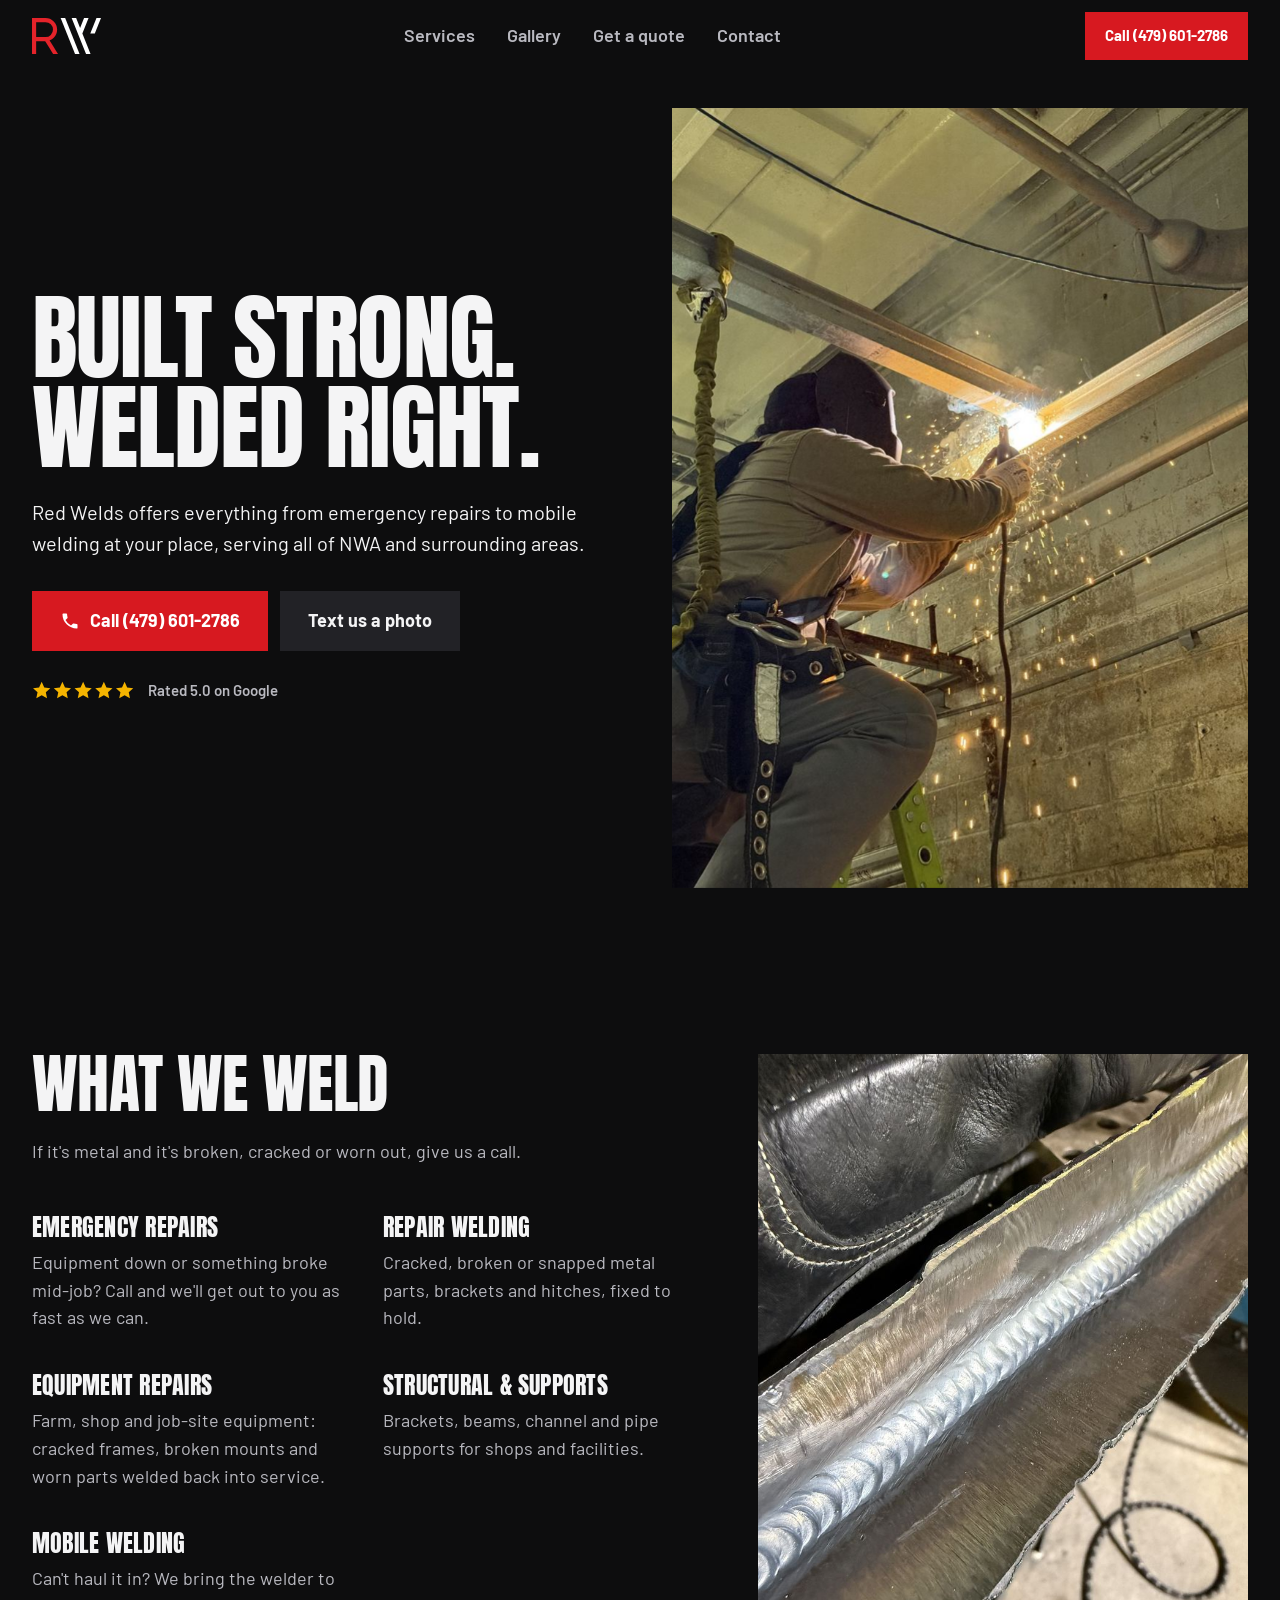
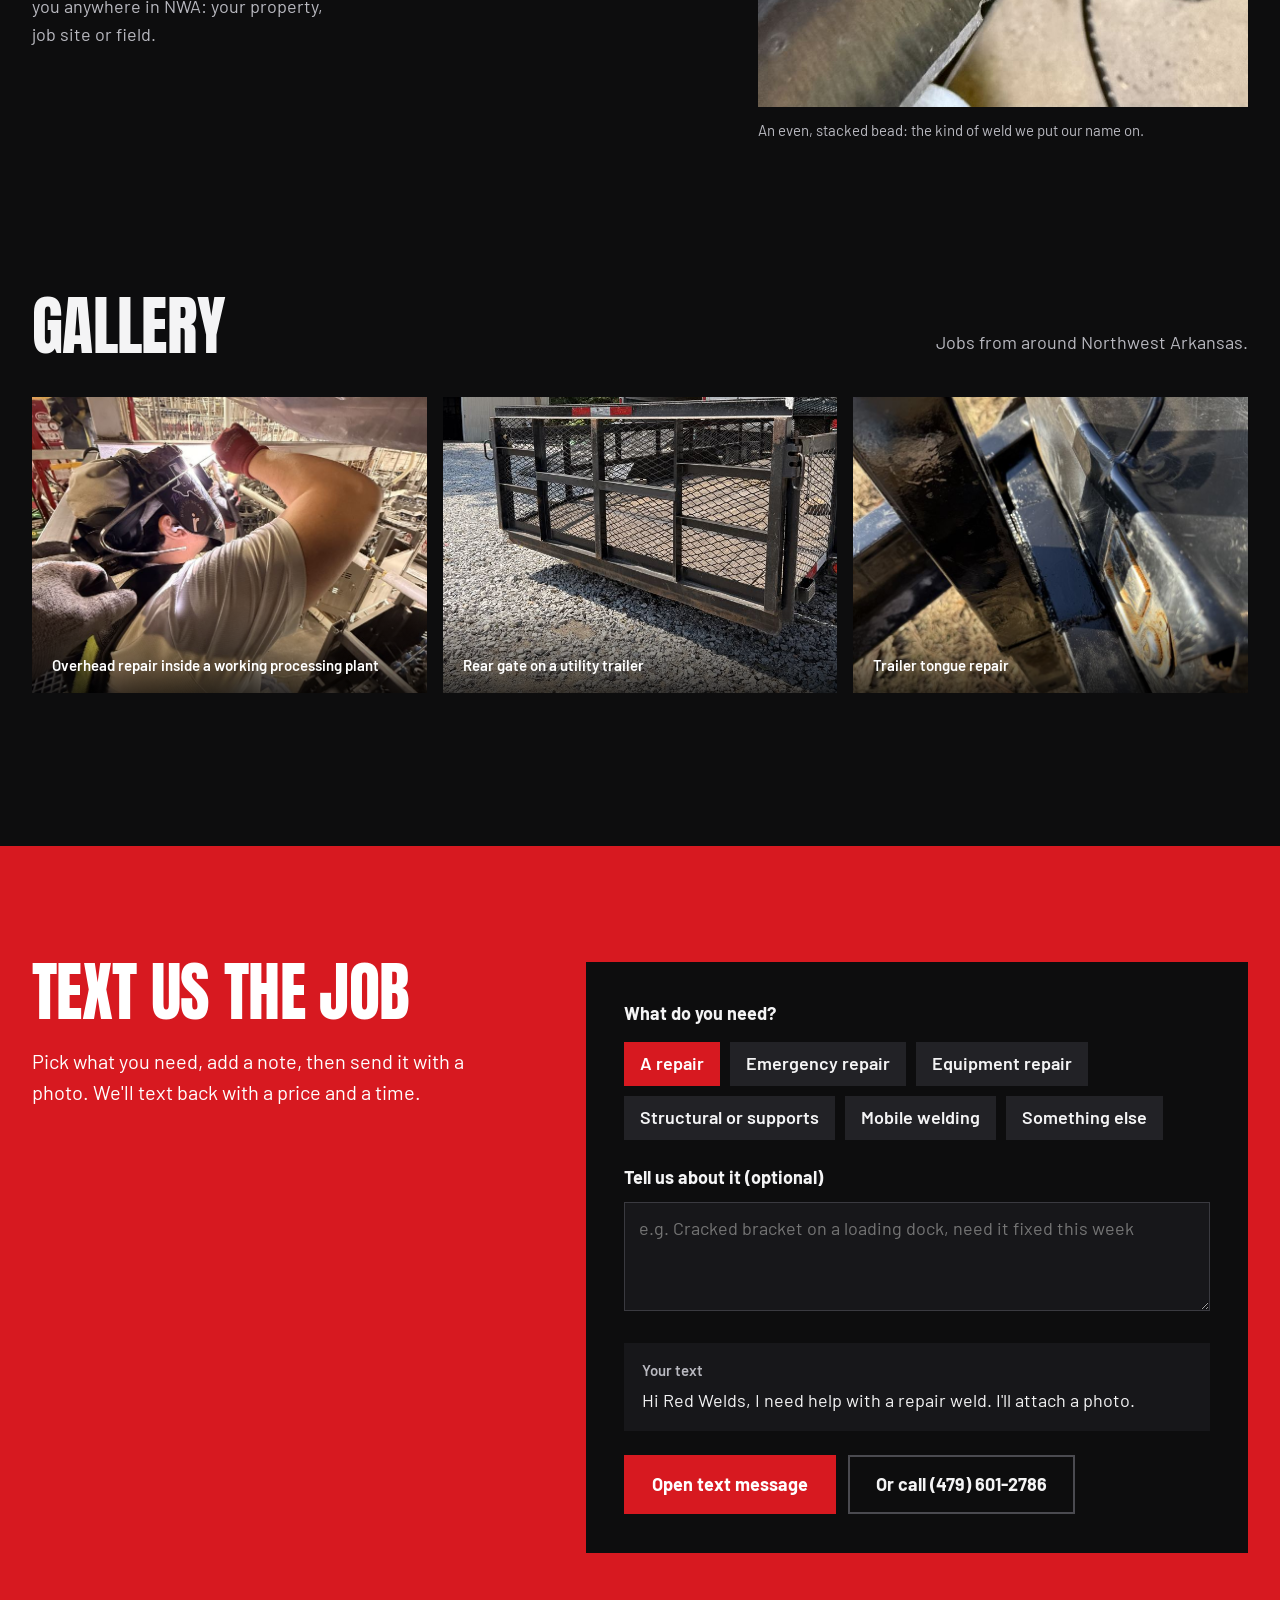
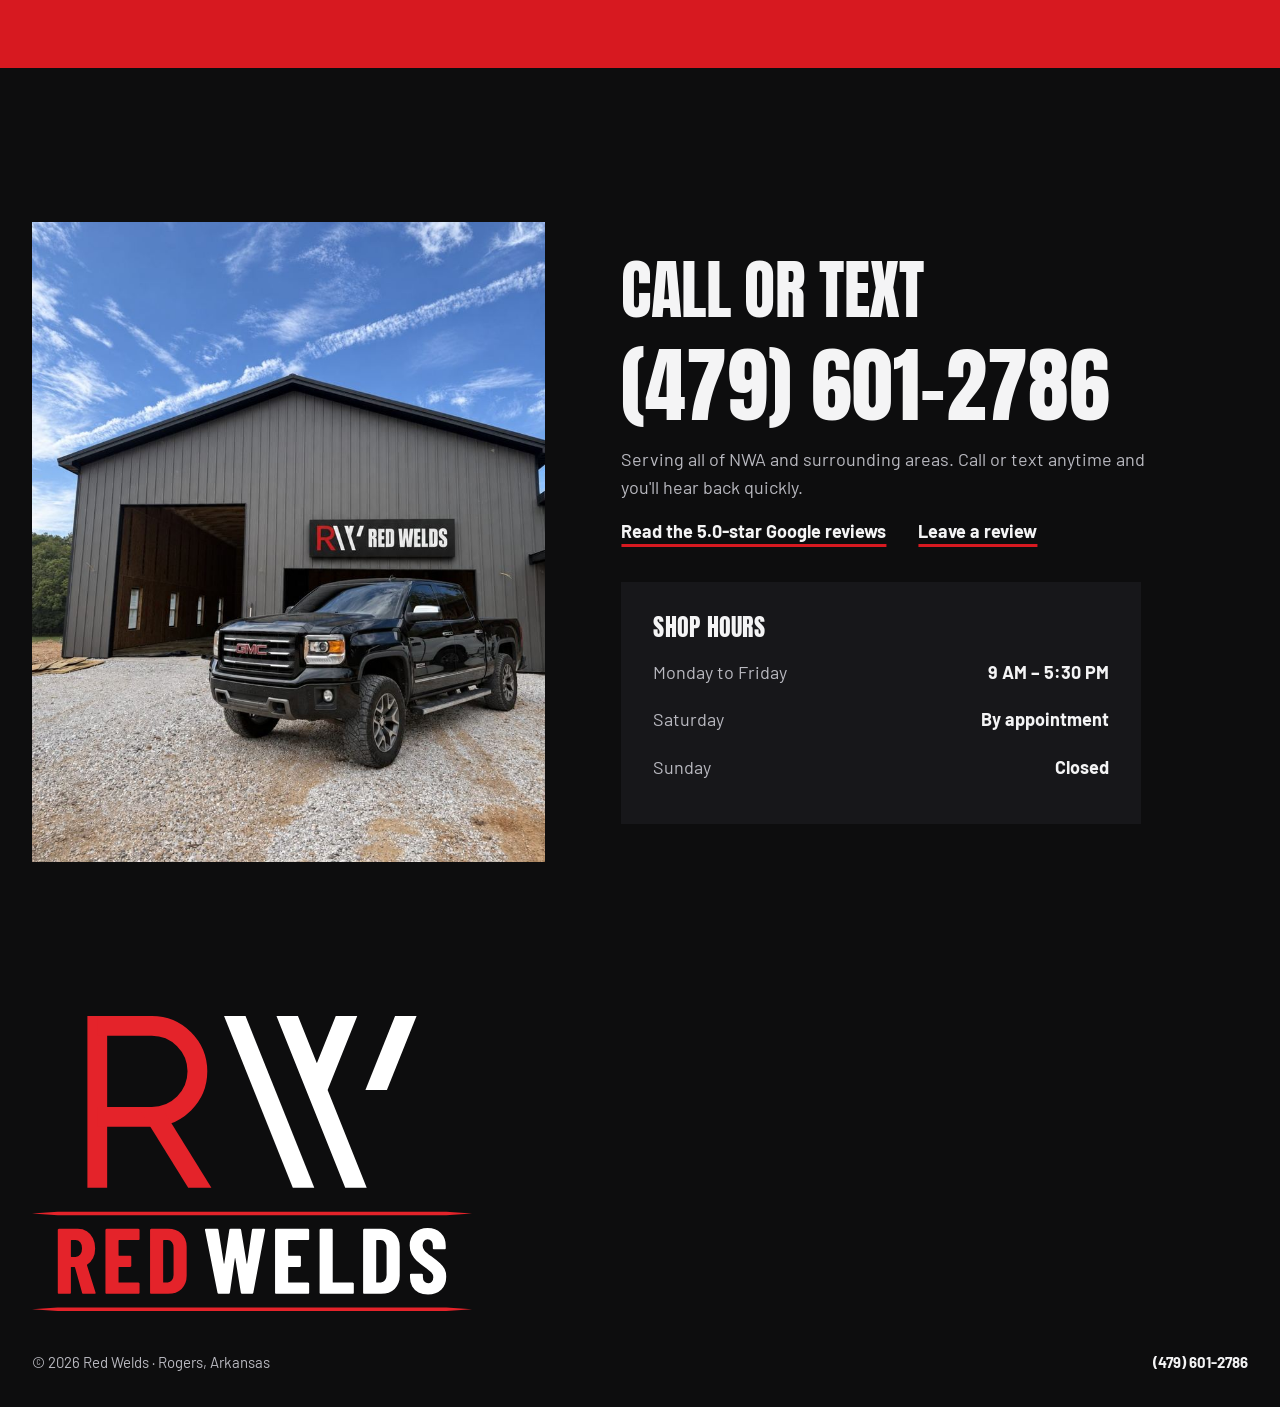
==== commit d6f9d9d8: "Point Leave a review at the direct Google review link Co-Authored-By: Claude Opus 5.5 <noreply@anthr" ====
--- a/index.html
+++ b/index.html
@@ -216,8 +216,7 @@
           <p class="section-sub" data-reveal>Serving all of NWA and surrounding areas. Call or text anytime and you'll hear back quickly.</p>
           <div class="review-links" data-reveal>
             <a class="text-link" href="https://share.google/YCTrJHzvU2zLjj7Qu" target="_blank" rel="noopener">Read the 5.0-star Google reviews</a>
-            <!-- Swap this href for the direct "write a review" link from his Google Business Profile -->
-            <a class="text-link" id="review-link" href="https://share.google/YCTrJHzvU2zLjj7Qu" target="_blank" rel="noopener">Leave a review</a>
+            <a class="text-link" id="review-link" href="https://g.page/r/CRVelDZ4qcDsEBE/review" target="_blank" rel="noopener">Leave a review</a>
           </div>
           <div class="hours" data-reveal>
             <h3>Shop hours</h3>
